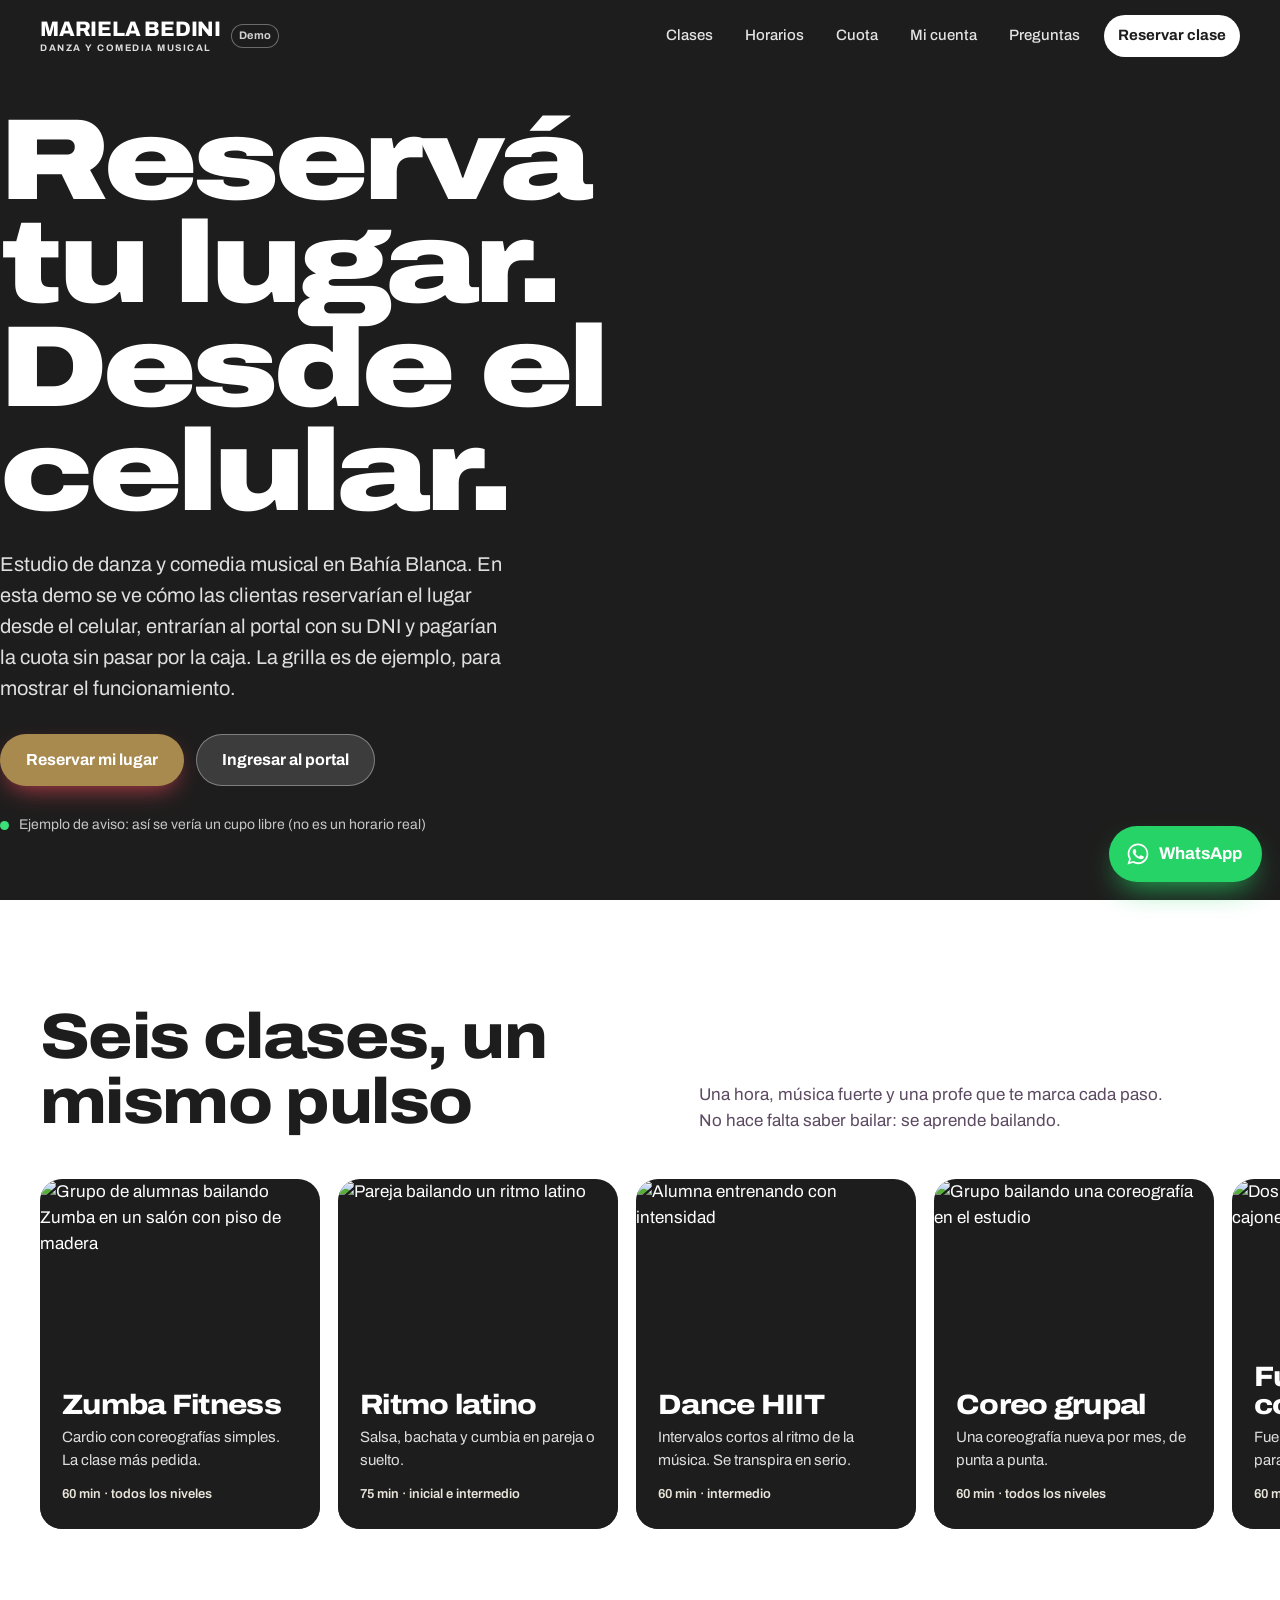
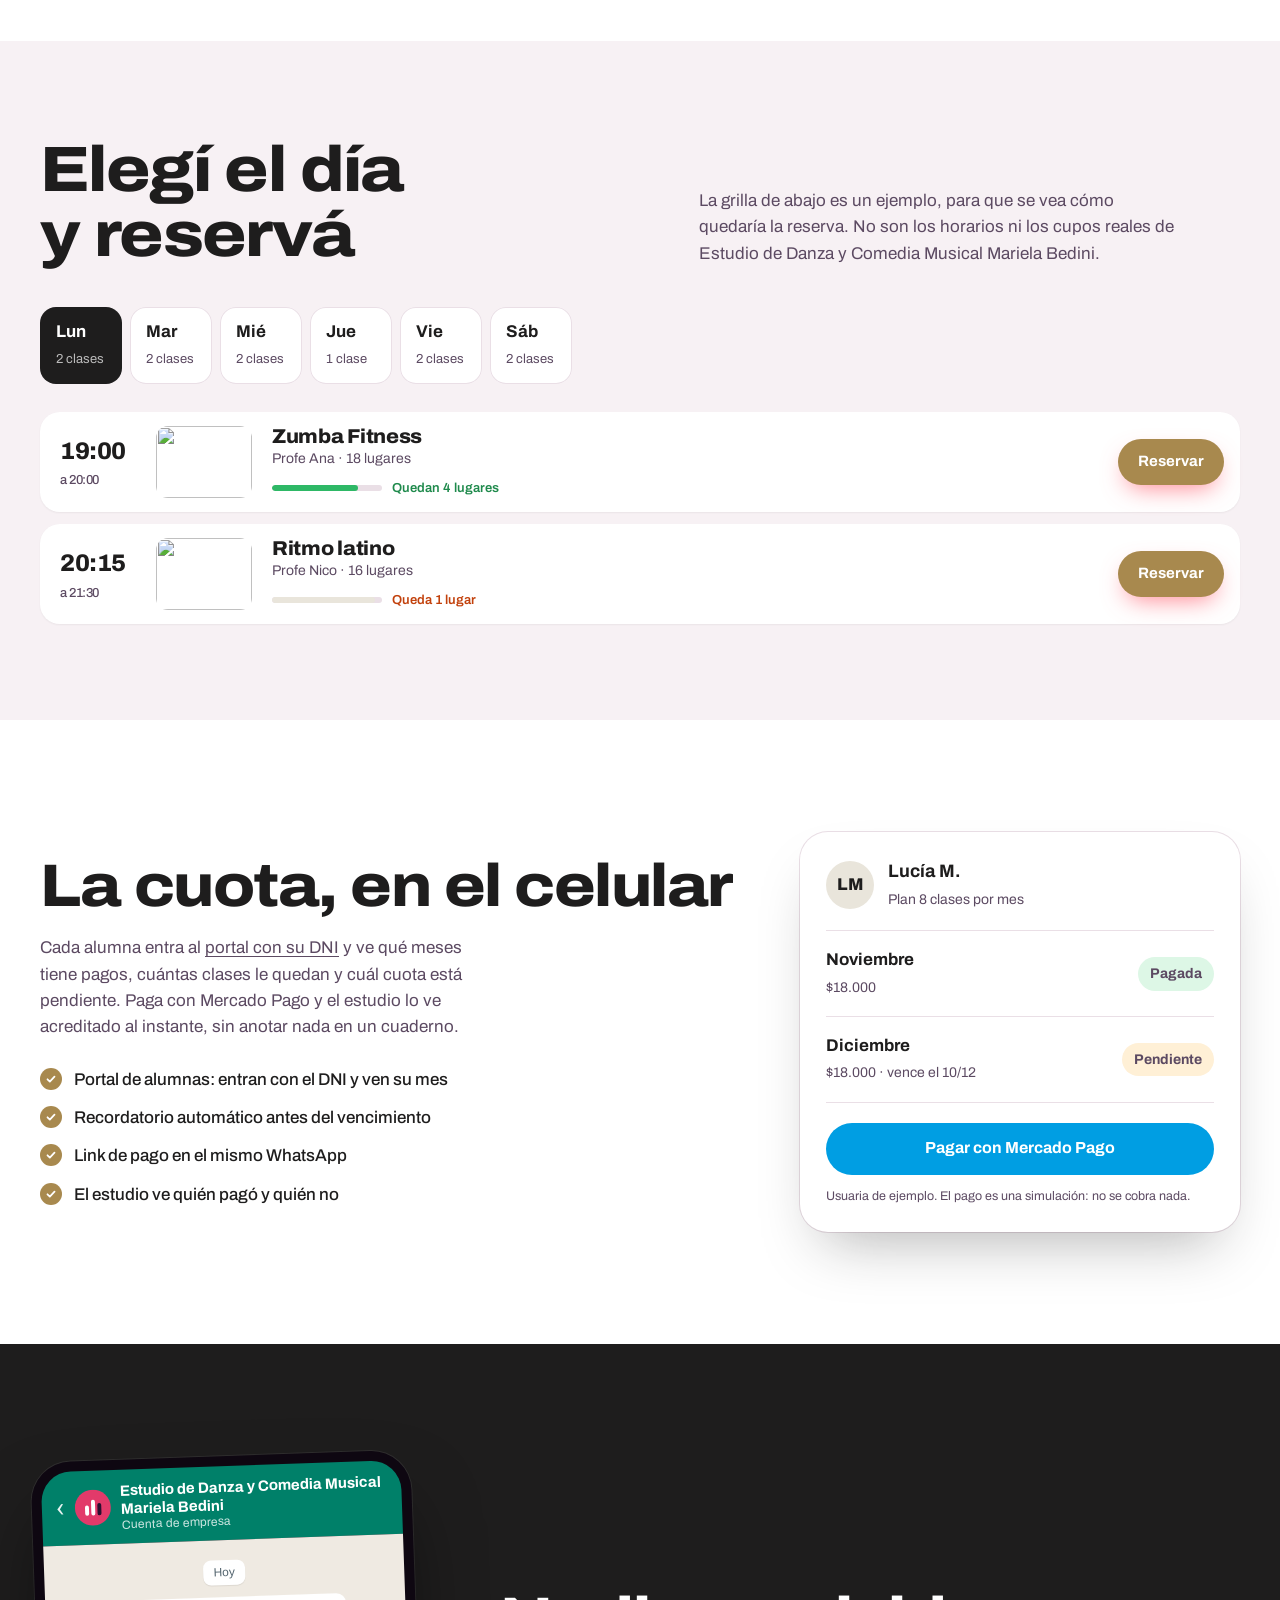
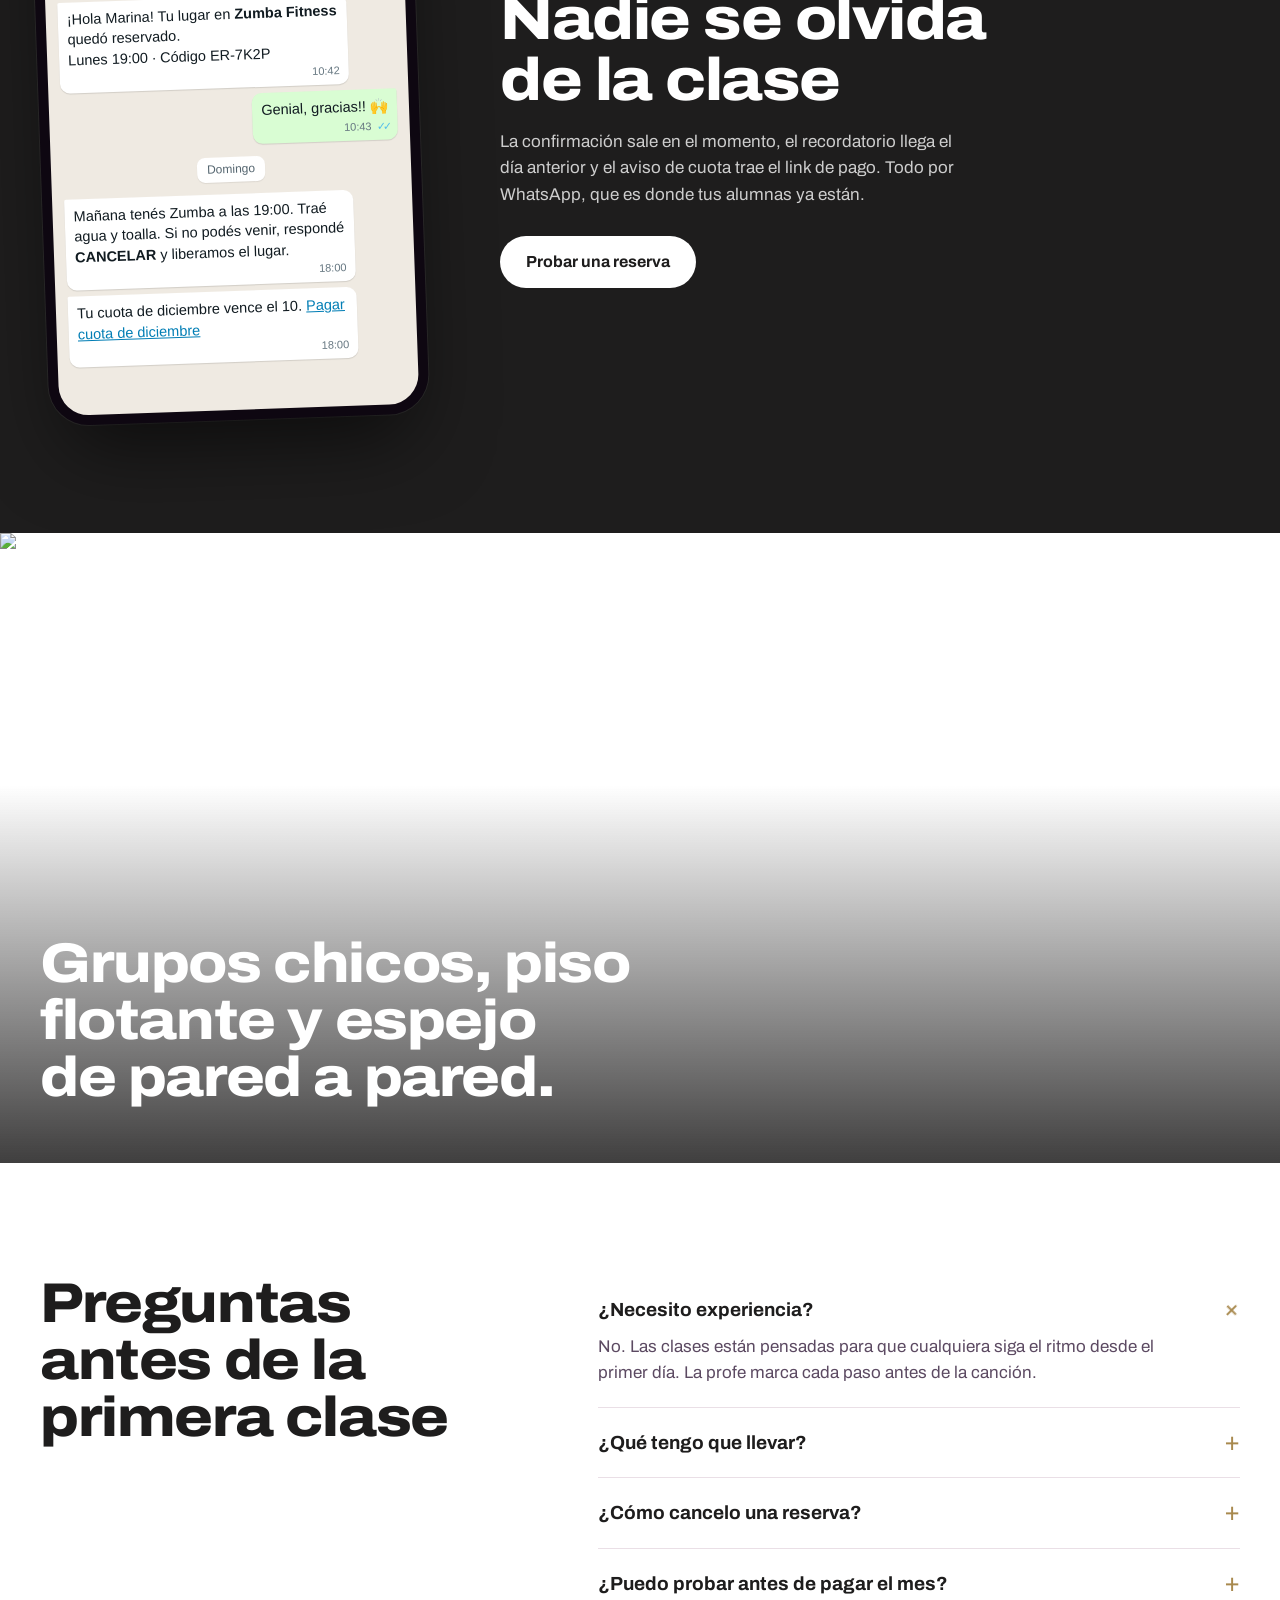
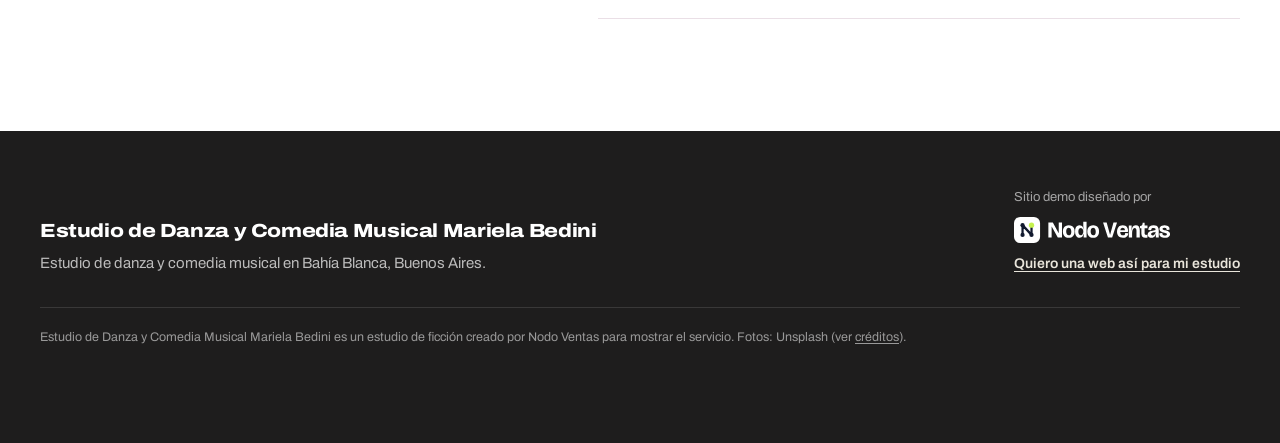
==== index.html @ 80ba4e4c "Demo personalizada de Nodo Ventas: demo-mariela-bedini-bahia-blanca" ====
<!DOCTYPE html>
<html lang="es-AR">
<head>
  <meta charset="utf-8">
  <meta name="viewport" content="width=device-width, initial-scale=1, viewport-fit=cover">
  <title>Estudio de Danza y Comedia Musical Mariela Bedini · Bahía Blanca</title>
  <meta name="description" content="Demo de Nodo Ventas para Estudio de Danza y Comedia Musical Mariela Bedini, estudio de danza y comedia musical en Bahía Blanca: reserva desde el celular, portal y cuota. Horarios y precios de ejemplo.">
  <meta name="robots" content="noindex, nofollow">
  <meta name="theme-color" content="#2A1030">
  <link rel="icon" href="favicon.svg" type="image/svg+xml">
  <link rel="preconnect" href="https://fonts.googleapis.com">
  <link rel="preconnect" href="https://fonts.gstatic.com" crossorigin>
  <link href="https://fonts.googleapis.com/css2?family=Archivo:wdth,wght@62..125,400..900&display=swap" rel="stylesheet">
  <link rel="stylesheet" href="styles.css">
</head>
<body>
  <a class="skip" href="#contenido">Saltar al contenido</a>

  <header class="site-header" id="top">
    <div class="wrap header-inner">
      <a class="brand" href="#inicio" aria-label="Estudio de Danza y Comedia Musical Mariela Bedini, inicio">
        <span class="brand-wordmark" aria-hidden="true"><span class="wm-name">Mariela Bedini</span><span class="wm-sub">Danza y Comedia Musical</span></span>
      </a>
      <a class="demo-tag" href="oferta/" title="Sitio demo hecho por Nodo Ventas">Demo</a>
      <button class="menu-btn" type="button" aria-expanded="false" aria-controls="nav" aria-label="Abrir menú"><span></span><span></span></button>
      <nav class="nav" id="nav">
        <a href="#clases">Clases</a>
        <a href="#horarios">Horarios</a>
        <a href="#cuota">Cuota</a>
        <a href="mi-cuenta/">Mi cuenta</a>
        <a href="#preguntas">Preguntas</a>
        <a class="nav-cta" href="#horarios">Reservar clase</a>
      </nav>
    </div>
  </header>

  <main id="contenido">
    <section class="hero" id="inicio">
      
      <div class="hero-shade" aria-hidden="true"></div>
      <div class="wrap hero-inner">
        <div class="hero-copy">
        <h1 class="hero-title"><span>Reservá tu lugar.</span> <span>Desde el celular.</span></h1>
        <p class="hero-lead">Estudio de danza y comedia musical en Bahía Blanca. En esta demo se ve cómo las clientas reservarían el lugar desde el celular, entrarían al portal con su DNI y pagarían la cuota sin pasar por la caja. La grilla es de ejemplo, para mostrar el funcionamiento.</p>
        <div class="hero-actions">
          <a class="btn btn-coral" href="#horarios">Reservar mi lugar</a>
          <a class="btn btn-glass" href="mi-cuenta/">Ingresar al portal</a>
        </div>
        <p class="hero-meta"><span class="live-dot" aria-hidden="true"></span> Ejemplo de aviso: así se vería un cupo libre (no es un horario real)</p>
        </div>
      </div>
    </section>

    <section class="clases" id="clases" aria-labelledby="clases-title">
      <div class="wrap section-head">
        <h2 id="clases-title">Seis clases, un mismo pulso</h2>
        <p>Una hora, música fuerte y una profe que te marca cada paso. No hace falta saber bailar: se aprende bailando.</p>
      </div>
      <div class="rail" tabindex="0" aria-label="Clases del estudio">
        <article class="class-tile">
          <img src="img/clase-zumba.webp" alt="Grupo de alumnas bailando Zumba en un salón con piso de madera" loading="lazy" width="1200" height="900">
          <div class="tile-copy"><h3>Zumba Fitness</h3><p>Cardio con coreografías simples. La clase más pedida.</p><span class="tile-meta">60 min · todos los niveles</span></div>
        </article>
        <article class="class-tile">
          <img src="img/clase-latino.webp" alt="Pareja bailando un ritmo latino" loading="lazy" width="1200" height="900">
          <div class="tile-copy"><h3>Ritmo latino</h3><p>Salsa, bachata y cumbia en pareja o suelto.</p><span class="tile-meta">75 min · inicial e intermedio</span></div>
        </article>
        <article class="class-tile">
          <img src="img/clase-hiit.webp" alt="Alumna entrenando con intensidad" loading="lazy" width="1200" height="900">
          <div class="tile-copy"><h3>Dance HIIT</h3><p>Intervalos cortos al ritmo de la música. Se transpira en serio.</p><span class="tile-meta">60 min · intermedio</span></div>
        </article>
        <article class="class-tile">
          <img src="img/clase-coreo.webp" alt="Grupo bailando una coreografía en el estudio" loading="lazy" width="1200" height="900">
          <div class="tile-copy"><h3>Coreo grupal</h3><p>Una coreografía nueva por mes, de punta a punta.</p><span class="tile-meta">60 min · todos los niveles</span></div>
        </article>
        <article class="class-tile">
          <img src="img/clase-funcional.webp" alt="Dos personas saltando sobre cajones de madera" loading="lazy" width="1200" height="900">
          <div class="tile-copy"><h3>Funcional con ritmo</h3><p>Fuerza y saltos con música. Ideal para complementar.</p><span class="tile-meta">60 min · todos los niveles</span></div>
        </article>
        <article class="class-tile">
          <img src="img/clase-stretch.webp" alt="Clase de elongación en colchonetas" loading="lazy" width="1200" height="900">
          <div class="tile-copy"><h3>Stretch &amp; mobility</h3><p>Elongación y movilidad para cerrar la semana.</p><span class="tile-meta">45 min · suave</span></div>
        </article>
      </div>
    </section>

    <section class="horarios" id="horarios" aria-labelledby="horarios-title">
      <div class="wrap">
        <div class="section-head">
          <h2 id="horarios-title">Elegí el día y reservá</h2>
          <p>La grilla de abajo es un ejemplo, para que se vea cómo quedaría la reserva. No son los horarios ni los cupos reales de Estudio de Danza y Comedia Musical Mariela Bedini.</p>
        </div>
        <div class="days" role="tablist" aria-label="Día de la semana" id="days"></div>
        <div class="schedule" id="schedule" role="tabpanel" aria-live="polite"></div>
      </div>
    </section>

    <section class="cuota" id="cuota" aria-labelledby="cuota-title">
      <div class="wrap cuota-grid">
        <div class="cuota-copy">
          <h2 id="cuota-title">La cuota, en el celular</h2>
          <p>Cada alumna entra al <a href="mi-cuenta/">portal con su DNI</a> y ve qué meses tiene pagos, cuántas clases le quedan y cuál cuota está pendiente. Paga con Mercado Pago y el estudio lo ve acreditado al instante, sin anotar nada en un cuaderno.</p>
          <ul class="ticks">
            <li>Portal de alumnas: entran con el DNI y ven su mes</li>
            <li>Recordatorio automático antes del vencimiento</li>
            <li>Link de pago en el mismo WhatsApp</li>
            <li>El estudio ve quién pagó y quién no</li>
          </ul>
        </div>
        <div class="account" aria-label="Cuenta de alumna de ejemplo">
          <div class="account-head">
            <div class="avatar" aria-hidden="true">LM</div>
            <div><strong>Lucía M.</strong><span>Plan 8 clases por mes</span></div>
          </div>
          <div class="fee-row"><div><strong>Noviembre</strong><span>$18.000</span></div><span class="badge badge-ok">Pagada</span></div>
          <div class="fee-row" id="fee-dic"><div><strong>Diciembre</strong><span>$18.000 · vence el 10/12</span></div><span class="badge badge-pend" id="badge-dic">Pendiente</span></div>
          <button class="btn btn-mp" type="button" id="btn-mp">Pagar con Mercado Pago</button>
          <p class="fine-print">Usuaria de ejemplo. El pago es una simulación: no se cobra nada.</p>
        </div>
      </div>
    </section>

    <section class="avisos" aria-labelledby="avisos-title">
      <div class="wrap avisos-grid">
        <div class="phone" aria-hidden="true">
          <div class="wa-top"><span class="wa-back">‹</span><span class="wa-ava"><svg viewBox="0 0 64 64"><rect width="64" height="64" rx="32" fill="#E23A6A"/><rect x="18" y="28" width="7" height="18" rx="3.5" fill="#fff"/><rect x="29" y="18" width="7" height="28" rx="3.5" fill="#fff"/><rect x="40" y="24" width="7" height="22" rx="3.5" fill="#2A1030"/></svg></span><span class="wa-name"><b>Estudio de Danza y Comedia Musical Mariela Bedini</b><small>Cuenta de empresa</small></span></div>
          <div class="wa-body">
            <div class="wa-day">Hoy</div>
            <div class="bubble in"><p>¡Hola Marina! Tu lugar en <b>Zumba Fitness</b> quedó reservado.<br>Lunes 19:00 · Código ER-7K2P</p><time>10:42</time></div>
            <div class="bubble out"><p>Genial, gracias!! 🙌</p><time>10:43 <span class="ticks-blue">✓✓</span></time></div>
            <div class="wa-day">Domingo</div>
            <div class="bubble in"><p>Mañana tenés Zumba a las 19:00. Traé agua y toalla. Si no podés venir, respondé <b>CANCELAR</b> y liberamos el lugar.</p><time>18:00</time></div>
            <div class="bubble in"><p>Tu cuota de diciembre vence el 10. <span class="wa-link">Pagar cuota de diciembre</span></p><time>18:00</time></div>
          </div>
        </div>
        <div class="avisos-copy">
          <h2 id="avisos-title">Nadie se olvida de la clase</h2>
          <p>La confirmación sale en el momento, el recordatorio llega el día anterior y el aviso de cuota trae el link de pago. Todo por WhatsApp, que es donde tus alumnas ya están.</p>
          <a class="btn btn-ink" href="#horarios">Probar una reserva</a>
        </div>
      </div>
    </section>

    <section class="sala" aria-label="El estudio">
      <img src="img/grupo-hiphop.webp" alt="Grupo bailando una coreografía frente al espejo" loading="lazy" width="1600" height="1000">
      <div class="wrap sala-copy">
        <h2>Grupos chicos, piso flotante y espejo de pared a pared.</h2>
      </div>
    </section>

    <section class="faq" id="preguntas" aria-labelledby="faq-title">
      <div class="wrap faq-grid">
        <h2 id="faq-title">Preguntas antes de la primera clase</h2>
        <div>
          <details open><summary>¿Necesito experiencia?</summary><p>No. Las clases están pensadas para que cualquiera siga el ritmo desde el primer día. La profe marca cada paso antes de la canción.</p></details>
          <details><summary>¿Qué tengo que llevar?</summary><p>Zapatillas cómodas, ropa para moverte, agua y una toalla chica. Las colchonetas las pone el estudio.</p></details>
          <details><summary>¿Cómo cancelo una reserva?</summary><p>Respondé CANCELAR al WhatsApp de confirmación hasta 2 horas antes. El lugar se libera para otra alumna.</p></details>
          <details><summary>¿Puedo probar antes de pagar el mes?</summary><p>Sí, la primera clase es de prueba. Reservala como cualquier otra y avisanos que es tu primera vez.</p></details>
        </div>
      </div>
    </section>
  </main>

  <footer class="site-footer">
    <div class="wrap footer-grid">
      <div class="footer-brand">
        <span class="brand-name">Estudio de Danza y Comedia Musical Mariela Bedini</span>
        <p>Estudio de danza y comedia musical en Bahía Blanca, Buenos Aires.</p>
      </div>
      <div class="made-by">
        <span>Sitio demo diseñado por</span>
        <a href="oferta/" aria-label="Nodo Ventas, ver la oferta"><img src="img/nodo/nodo-ventas-logo-blanco.svg" alt="Nodo Ventas" width="150" height="25"></a>
        <a class="made-link" href="oferta/">Quiero una web así para mi estudio</a>
      </div>
    </div>
    <p class="wrap legal">Estudio de Danza y Comedia Musical Mariela Bedini es un estudio de ficción creado por Nodo Ventas para mostrar el servicio. Fotos: Unsplash (ver <a href="CREDITS.md">créditos</a>).</p>
  </footer>

  <a class="wa-float" href="https://wa.me/5491100000000?text=Hola%21%20Quiero%20reservar%20una%20clase%20de%20prueba" id="btn-wa" target="_blank" rel="noopener" aria-label="Escribir por WhatsApp">
    <svg viewBox="0 0 32 32" aria-hidden="true"><path fill="currentColor" d="M16 3C9 3 3.3 8.6 3.3 15.6c0 2.4.7 4.7 1.9 6.7L3 29l6.9-2.1c1.9 1 4 1.6 6.1 1.6 7 0 12.7-5.6 12.7-12.6S23 3 16 3zm0 23.2c-1.9 0-3.8-.5-5.4-1.5l-.4-.2-4.1 1.2 1.2-4-.3-.4a10.4 10.4 0 0 1-1.6-5.6C5.4 9.9 10.1 5.3 16 5.3s10.6 4.6 10.6 10.3S21.9 26.2 16 26.2zm5.8-7.7c-.3-.2-1.9-.9-2.2-1-.3-.1-.5-.2-.7.2-.2.3-.8 1-1 1.2-.2.2-.4.2-.7.1-.3-.2-1.3-.5-2.5-1.6-.9-.8-1.6-1.8-1.7-2.1-.2-.3 0-.5.1-.6l.5-.6c.2-.2.2-.3.3-.6.1-.2 0-.4 0-.6l-1-2.4c-.3-.6-.5-.5-.7-.5h-.6c-.2 0-.6.1-.9.4-.3.3-1.2 1.1-1.2 2.7s1.2 3.2 1.4 3.4c.2.2 2.4 3.6 5.8 5 2.9 1.1 3.4.9 4 .8.6-.1 1.9-.8 2.2-1.5.3-.8.3-1.4.2-1.5-.1-.2-.3-.3-.6-.4z"/></svg>
    <span>WhatsApp</span>
  </a>

  <div class="modal" id="modal-reserva" hidden>
    <div class="sheet" role="dialog" aria-modal="true" aria-labelledby="reserva-titulo">
      <button class="sheet-x" type="button" data-close aria-label="Cerrar">×</button>
      <div id="reserva-form">
        <h2 id="reserva-titulo">Reservar lugar</h2>
        <p class="class-resume" id="reserva-resumen"></p>
        <label for="nombre">Tu nombre</label>
        <input id="nombre" name="nombre" autocomplete="name" required placeholder="Marina López">
        <label for="whatsapp">Tu WhatsApp</label>
        <input id="whatsapp" name="whatsapp" inputmode="tel" autocomplete="tel" required placeholder="362 455-0000">
        <button class="btn btn-coral btn-block" type="button" id="btn-confirmar">Confirmar reserva</button>
        <p class="fine-print">Demo: los datos quedan solo en este celular y no se envía ningún mensaje.</p>
      </div>
      <div id="reserva-ok" hidden>
        <div class="ok-head">
          <span class="ok-check" aria-hidden="true"><svg viewBox="0 0 24 24"><path d="M5 12.5l4.2 4.2L19 7" fill="none" stroke="currentColor" stroke-width="2.6" stroke-linecap="round" stroke-linejoin="round"/></svg></span>
          <div><h2>Lugar reservado</h2><p class="class-resume" id="ok-resumen"></p></div>
        </div>
        <p class="wa-label">Este WhatsApp le llega a la alumna:</p>
        <div class="wa-mini">
          <div class="wa-top"><span class="wa-ava"><svg viewBox="0 0 64 64"><rect width="64" height="64" rx="32" fill="#E23A6A"/><rect x="18" y="28" width="7" height="18" rx="3.5" fill="#fff"/><rect x="29" y="18" width="7" height="28" rx="3.5" fill="#fff"/><rect x="40" y="24" width="7" height="22" rx="3.5" fill="#2A1030"/></svg></span><span class="wa-name"><b>Estudio de Danza y Comedia Musical Mariela Bedini</b><small>en línea</small></span></div>
          <div class="wa-body"><div class="bubble in" id="ok-wa"></div></div>
        </div>
        <button class="btn btn-ink btn-block" type="button" data-close>Listo</button>
      </div>
    </div>
  </div>

  <div class="modal" id="modal-pago" hidden>
    <div class="sheet" role="dialog" aria-modal="true" aria-labelledby="pago-titulo">
      <button class="sheet-x" type="button" data-close aria-label="Cerrar">×</button>
      <div id="pago-form">
        <h2 id="pago-titulo">Cuota de diciembre</h2>
        <p class="pay-amount">$18.000</p>
        <p class="class-resume">Plan 8 clases · Estudio de Danza y Comedia Musical Mariela Bedini</p>
        <fieldset class="pay-methods">
          <legend>Medio de pago</legend>
          <label><input type="radio" name="pm" checked> Dinero en cuenta de Mercado Pago</label>
          <label><input type="radio" name="pm"> Tarjeta de débito o crédito</label>
        </fieldset>
        <button class="btn btn-mp btn-block" type="button" id="btn-pagar">Pagar $18.000</button>
        <p class="fine-print">Simulación de demo: no se abre un checkout real ni se cobra nada.</p>
      </div>
      <div id="pago-ok" hidden>
        <div class="ok-head">
          <span class="ok-check" aria-hidden="true"><svg viewBox="0 0 24 24"><path d="M5 12.5l4.2 4.2L19 7" fill="none" stroke="currentColor" stroke-width="2.6" stroke-linecap="round" stroke-linejoin="round"/></svg></span>
          <div><h2>Pago aprobado</h2><p class="class-resume">Diciembre quedó acreditado en tu cuenta.</p></div>
        </div>
        <button class="btn btn-ink btn-block" type="button" data-close>Volver</button>
      </div>
    </div>
  </div>

  <script src="app.js"></script>
</body>
</html>
---- styles.css ----
:root {
  --plum: #1E1D1D;
  --plum-2: #2E2C2B;
  --coral: #A8894E;
  --coral-ink: #8A6F3C;
  --amber: #E9E5DB;
  --paper: #FFFFFF;
  --mist: #F7F1F4;
  --ink: #1E1D1D;
  --ink-soft: #5C4A62;
  --line: #EADFE6;
  --mp: #009EE3;
  --wa: #25D366;
  --font: "Archivo", "Helvetica Neue", Arial, sans-serif;
  --max: 1200px;
  --ease: cubic-bezier(.16, 1, .3, 1);
}
*, *::before, *::after { box-sizing: border-box; }
html { scroll-behavior: smooth; -webkit-text-size-adjust: 100%; }
@media (prefers-reduced-motion: reduce) { html { scroll-behavior: auto; } *, *::before, *::after { animation: none !important; transition: none !important; } }
body { margin: 0; background: var(--paper); color: var(--ink); font-family: var(--font); font-size: 17px; line-height: 1.55; -webkit-font-smoothing: antialiased; font-variation-settings: "wdth" 100; }
::selection { background: var(--coral); color: #fff; }
img { max-width: 100%; display: block; }
a { color: inherit; text-underline-offset: .18em; }
button, input { font: inherit; color: inherit; }
button { cursor: pointer; }
:focus-visible { outline: 3px solid var(--amber); outline-offset: 3px; border-radius: 6px; }
h1, h2, h3 { margin: 0; line-height: 1.02; letter-spacing: -0.025em; font-weight: 800; font-stretch: 112%; font-variation-settings: "wdth" 112; text-wrap: balance; }
p { margin: 0; }
.wrap { width: min(var(--max), calc(100% - 40px)); margin-inline: auto; }
.skip { position: absolute; left: 12px; top: -48px; z-index: 100; background: var(--amber); color: var(--ink); padding: 8px 12px; border-radius: 8px; }
.skip:focus { top: 12px; }

/* header */
.site-header { position: fixed; inset: 0 0 auto; z-index: 40; color: #fff; transition: background .4s var(--ease), box-shadow .4s var(--ease); }
.site-header.solid { background: rgba(30,29,29, .92); backdrop-filter: saturate(1.4) blur(14px); box-shadow: 0 1px 0 rgba(255,255,255,.08); }
.header-inner { display: flex; align-items: center; justify-content: space-between; min-height: 72px; gap: 16px; }
.brand { display: inline-flex; align-items: center; gap: 10px; text-decoration: none; }
.brand-mark { width: 34px; height: 34px; }
.brand-name { font-weight: 800; font-size: 19px; letter-spacing: -0.02em; font-variation-settings: "wdth" 118; }
.nav { display: flex; align-items: center; gap: 4px; }
.nav a { text-decoration: none; font-size: 15px; font-weight: 500; padding: 9px 14px; border-radius: 999px; opacity: .88; transition: background .2s, opacity .2s; }
.nav a:hover { opacity: 1; background: rgba(255,255,255,.1); }
.nav .nav-cta { background: #fff; color: var(--plum); font-weight: 700; opacity: 1; margin-left: 6px; }
.nav .nav-cta:hover { background: var(--amber); }
.menu-btn { display: none; width: 44px; height: 44px; border: 0; border-radius: 12px; background: rgba(255,255,255,.12); position: relative; }
.menu-btn span { position: absolute; left: 13px; right: 13px; height: 2px; background: #fff; border-radius: 2px; transition: transform .3s var(--ease); }
.menu-btn span:first-child { top: 17px; } .menu-btn span:last-child { top: 25px; }
.menu-btn[aria-expanded="true"] span:first-child { transform: translateY(4px) rotate(45deg); }
.menu-btn[aria-expanded="true"] span:last-child { transform: translateY(-4px) rotate(-45deg); }
@media (max-width: 860px) {
  .menu-btn { display: block; }
  .nav { position: absolute; top: 72px; left: 12px; right: 12px; flex-direction: column; align-items: stretch; padding: 10px; border-radius: 18px; background: var(--plum); box-shadow: 0 24px 48px rgba(0,0,0,.35); opacity: 0; transform: translateY(-8px); pointer-events: none; transition: opacity .25s var(--ease), transform .25s var(--ease); }
  .nav.open { opacity: 1; transform: none; pointer-events: auto; }
  .nav a { padding: 14px 16px; font-size: 17px; }
  .nav .nav-cta { margin: 6px 0 0; text-align: center; }
}

/* buttons */
.btn { display: inline-flex; align-items: center; justify-content: center; gap: 8px; min-height: 52px; padding: 0 26px; border-radius: 999px; border: 0; font-weight: 700; font-size: 16px; text-decoration: none; transition: transform .2s var(--ease), background .2s, box-shadow .2s; }
.btn:active { transform: scale(.97); }
.btn-coral { background: var(--coral); color: #fff; box-shadow: 0 10px 24px -8px rgba(255,77,94,.7); }
.btn-coral:hover { background: var(--coral-ink); }
.btn-glass { background: rgba(255,255,255,.14); color: #fff; backdrop-filter: blur(8px); box-shadow: inset 0 0 0 1px rgba(255,255,255,.35); }
.btn-glass:hover { background: rgba(255,255,255,.24); }
.btn-ink { background: var(--plum); color: #fff; }
.btn-ink:hover { background: var(--plum-2); }
.btn-mp { background: var(--mp); color: #fff; }
.btn-mp:hover { background: #0088c4; }
.btn-ghost { background: transparent; box-shadow: inset 0 0 0 1.5px var(--line); color: var(--ink); }
.btn-block { width: 100%; }
.btn[disabled] { opacity: .45; cursor: not-allowed; box-shadow: none; }

/* hero */
.hero { position: relative; min-height: 100svh; display: flex; align-items: flex-end; color: #fff; overflow: hidden; background: var(--plum); }
.hero-img { position: absolute; inset: 0; width: 100%; height: 100%; object-fit: cover; object-position: 62% 30%; transform: scale(1.06); animation: settle 1.8s var(--ease) forwards; }
.hero-shade { position: absolute; inset: 0; background: linear-gradient(180deg, rgba(30,29,29,.55) 0%, rgba(30,29,29,0) 28%, rgba(30,29,29,.2) 50%, rgba(30,29,29,.94) 100%), linear-gradient(90deg, rgba(30,29,29,.7) 0%, rgba(30,29,29,0) 65%); }
.hero-inner { position: relative; padding: 96px 0 64px; display: grid; grid-template-columns: 1.15fr minmax(260px, 360px); gap: 40px; align-items: end; width: 100%; }
.hero-video { width: min(100%, 360px); aspect-ratio: 9 / 16; justify-self: end; border-radius: 22px; overflow: hidden; background: #000; box-shadow: 0 28px 60px -18px rgba(0,0,0,.7), 0 0 0 1px rgba(255,255,255,.14); }
.hero-video video { width: 100%; height: 100%; display: block; object-fit: contain; background: #000; }
.hero-copy { min-width: 0; }
.hero-title { font-size: clamp(50px, 9vw, 124px); line-height: .9; letter-spacing: -0.035em; font-weight: 900; font-variation-settings: "wdth" 125; max-width: 11ch; }
.hero-title span { display: inline-block; opacity: 0; transform: translateY(.35em); animation: rise .9s var(--ease) forwards; }
.hero-title span:nth-child(2) { animation-delay: .12s; }
.hero-title span:nth-child(3) { animation-delay: .24s; color: var(--amber); }
.hero-lead { max-width: 46ch; margin-top: 26px; font-size: clamp(17px, 1.6vw, 20px); color: rgba(255,255,255,.86); }
.hero-actions { display: flex; flex-wrap: wrap; gap: 12px; margin-top: 30px; }
.hero-meta { display: flex; align-items: center; gap: 10px; margin-top: 28px; font-size: 14px; color: rgba(255,255,255,.75); }
.live-dot { width: 9px; height: 9px; border-radius: 50%; background: #3BE07A; box-shadow: 0 0 0 0 rgba(59,224,122,.6); animation: pulse 2s infinite; }
@keyframes settle { to { transform: scale(1); } }
@keyframes rise { to { opacity: 1; transform: none; } }
@keyframes pulse { 70% { box-shadow: 0 0 0 10px rgba(59,224,122,0); } 100% { box-shadow: 0 0 0 0 rgba(59,224,122,0); } }

/* sections */
section { scroll-margin-top: 72px; }
.section-head { display: grid; grid-template-columns: 1.1fr 1fr; gap: 24px 64px; align-items: end; margin-bottom: 40px; }
.section-head h2 { font-size: clamp(36px, 5vw, 64px); }
.section-head p { color: var(--ink-soft); max-width: 48ch; }
@media (max-width: 860px) { .section-head { grid-template-columns: 1fr; margin-bottom: 28px; } }

.clases { padding: 104px 0 88px; }
.rail { display: grid; grid-auto-flow: column; grid-auto-columns: minmax(280px, 31%); gap: 18px; overflow-x: auto; scroll-snap-type: x mandatory; padding: 4px max(20px, calc((100% - var(--max)) / 2)) 24px; scroll-padding-inline: max(20px, calc((100% - var(--max)) / 2)); scrollbar-width: thin; scrollbar-color: var(--coral) var(--mist); }
.rail::-webkit-scrollbar { height: 6px; } .rail::-webkit-scrollbar-thumb { background: var(--coral); border-radius: 6px; } .rail::-webkit-scrollbar-track { background: var(--mist); }
@media (max-width: 860px) { .rail { grid-auto-columns: 78%; } }
.class-tile { position: relative; scroll-snap-align: start; border-radius: 22px; overflow: hidden; aspect-ratio: 4 / 5; background: var(--plum); color: #fff; isolation: isolate; }
.class-tile img { position: absolute; inset: 0; width: 100%; height: 100%; object-fit: cover; transition: transform .8s var(--ease); z-index: -1; }
.class-tile::after { content: ""; position: absolute; inset: 0; z-index: -1; background: linear-gradient(180deg, rgba(30,29,29,0) 40%, rgba(30,29,29,.92) 100%); }
.class-tile:hover img { transform: scale(1.05); }
.tile-copy { position: absolute; inset: auto 0 0; padding: 22px; }
.tile-copy h3 { font-size: 28px; }
.tile-copy p { margin-top: 6px; color: rgba(255,255,255,.85); font-size: 15px; }
.tile-meta { display: inline-block; margin-top: 12px; font-size: 13px; font-weight: 600; color: var(--amber); }

/* horarios */
.horarios { padding: 96px 0; background: var(--mist); }
.days { display: flex; gap: 8px; overflow-x: auto; padding-bottom: 6px; margin-bottom: 22px; scrollbar-width: none; }
.days::-webkit-scrollbar { display: none; }
.day { flex: 0 0 auto; min-width: 82px; padding: 12px 16px; border-radius: 16px; border: 0; background: #fff; color: var(--ink); text-align: left; box-shadow: inset 0 0 0 1px var(--line); transition: background .2s, color .2s; }
.day b { display: block; font-size: 17px; }
.day small { color: var(--ink-soft); font-size: 13px; }
.day[aria-selected="true"] { background: var(--plum); color: #fff; box-shadow: none; }
.day[aria-selected="true"] small { color: rgba(255,255,255,.7); }
.schedule { display: grid; gap: 12px; }
.slot { display: grid; grid-template-columns: 76px 96px 1fr auto; align-items: center; gap: 20px; padding: 14px 16px 14px 20px; border-radius: 20px; background: #fff; box-shadow: 0 1px 2px rgba(30,29,29,.06); animation: rise .5s var(--ease) both; opacity: 0; transform: translateY(8px); }
.slot:nth-child(2) { animation-delay: .05s; } .slot:nth-child(3) { animation-delay: .1s; }
.slot-time { font-size: 24px; font-weight: 800; font-variant-numeric: tabular-nums; letter-spacing: -0.02em; }
.slot-time small { display: block; font-size: 13px; font-weight: 500; color: var(--ink-soft); }
.slot img { width: 96px; height: 72px; object-fit: cover; border-radius: 12px; }
.slot h3 { font-size: 20px; letter-spacing: -0.015em; font-variation-settings: "wdth" 105; }
.slot-sub { color: var(--ink-soft); font-size: 14px; margin-top: 2px; }
.spots { display: flex; align-items: center; gap: 10px; margin-top: 8px; font-size: 13px; font-weight: 600; }
.bar { width: 110px; height: 6px; border-radius: 6px; background: var(--line); overflow: hidden; }
.bar i { display: block; height: 100%; background: var(--coral); border-radius: 6px; }
.spots.ok { color: #1F8A4C; } .spots.ok .bar i { background: #2EB866; }
.spots.warn { color: #C2410C; } .spots.warn .bar i { background: var(--amber); }
.spots.full { color: var(--ink-soft); }
.slot .btn { min-height: 46px; padding: 0 20px; font-size: 15px; }
@media (max-width: 720px) {
  .slot { grid-template-columns: 64px 1fr; grid-template-areas: "time info" "btn btn"; gap: 12px 14px; padding: 16px; }
  .slot img { display: none; }
  .slot-time { grid-area: time; font-size: 21px; }
  .slot-info { grid-area: info; }
  .slot .btn { grid-area: btn; width: 100%; }
}

/* cuota */
.cuota { padding: 112px 0; }
.cuota-grid { display: grid; grid-template-columns: 1fr minmax(320px, 440px); gap: 64px; align-items: center; }
.cuota-copy h2, .avisos-copy h2 { font-size: clamp(36px, 5vw, 60px); }
.cuota-copy > p, .avisos-copy > p { margin-top: 18px; color: var(--ink-soft); max-width: 46ch; }
.ticks { list-style: none; padding: 0; margin: 26px 0 0; display: grid; gap: 12px; }
.ticks li { display: flex; gap: 12px; align-items: flex-start; font-weight: 500; }
.ticks li::before { content: ""; flex: 0 0 22px; height: 22px; border-radius: 50%; background: var(--coral) url("data:image/svg+xml,%3Csvg xmlns='http://www.w3.org/2000/svg' viewBox='0 0 24 24'%3E%3Cpath d='M6 12.5l4 4L18 8' fill='none' stroke='white' stroke-width='3' stroke-linecap='round' stroke-linejoin='round'/%3E%3C/svg%3E") center/14px no-repeat; margin-top: 1px; }
.account { background: #fff; border-radius: 28px; padding: 26px; box-shadow: 0 30px 60px -24px rgba(30,29,29,.35), 0 0 0 1px var(--line); }
.account-head { display: flex; gap: 14px; align-items: center; padding-bottom: 18px; border-bottom: 1px solid var(--line); }
.account-head strong { display: block; font-size: 18px; } .account-head span { color: var(--ink-soft); font-size: 14px; }
.avatar { width: 48px; height: 48px; border-radius: 50%; display: grid; place-items: center; background: var(--amber); color: var(--plum); font-weight: 800; }
.fee-row { display: flex; justify-content: space-between; align-items: center; padding: 16px 0; border-bottom: 1px solid var(--line); }
.fee-row strong { display: block; } .fee-row span { color: var(--ink-soft); font-size: 14px; }
.badge { font-size: 13px; font-weight: 700; padding: 6px 12px; border-radius: 999px; }
.badge-ok { background: #DDF7E6; color: #136C38; }
.badge-pend { background: #FFF0D6; color: #9A4A00; }
.account .btn-mp { width: 100%; margin-top: 20px; }
.fine-print { font-size: 12.5px; color: var(--ink-soft); margin-top: 12px; }
@media (max-width: 860px) { .cuota-grid { grid-template-columns: 1fr; gap: 40px; } .cuota { padding: 80px 0; } }

/* avisos */
.avisos { padding: 112px 0; background: var(--plum); color: #fff; overflow: hidden; }
.avisos-grid { display: grid; grid-template-columns: minmax(300px, 380px) 1fr; gap: 80px; align-items: center; }
.avisos-copy > p { color: rgba(255,255,255,.78); }
.avisos-copy .btn { margin-top: 28px; background: #fff; color: var(--plum); }
.phone { border-radius: 40px; padding: 10px; background: #0E0711; box-shadow: 0 40px 80px -20px rgba(0,0,0,.6), 0 0 0 1px rgba(255,255,255,.08); transform: rotate(-2deg); }
.phone .wa-top { border-radius: 30px 30px 0 0; }
.phone .wa-body { border-radius: 0 0 30px 30px; min-height: 470px; }
@media (max-width: 860px) { .avisos-grid { grid-template-columns: 1fr; gap: 48px; } .phone { transform: none; max-width: 380px; } .avisos { padding: 80px 0; } }

/* whatsapp look */
.wa-top { display: flex; align-items: center; gap: 10px; padding: 12px 14px; background: #008069; color: #fff; }
.wa-back { font-size: 26px; line-height: 1; opacity: .9; }
.wa-ava { width: 36px; height: 36px; flex: 0 0 36px; } .wa-ava svg { width: 100%; height: 100%; }
.wa-name { display: flex; flex-direction: column; line-height: 1.2; } .wa-name b { font-size: 15px; } .wa-name small { font-size: 12px; opacity: .8; }
.wa-body { background: #EFEAE2; padding: 14px 12px 18px; display: flex; flex-direction: column; gap: 6px; color: #111B21; font-family: -apple-system, "Segoe UI", Roboto, Helvetica, Arial, sans-serif; font-size: 14.5px; line-height: 1.4; }
.wa-day { align-self: center; background: #fff; color: #54656F; font-size: 12px; padding: 4px 10px; border-radius: 8px; margin: 6px 0; box-shadow: 0 1px 1px rgba(0,0,0,.08); }
.bubble { max-width: 86%; padding: 7px 9px 6px; border-radius: 10px; box-shadow: 0 1px 1px rgba(0,0,0,.12); position: relative; }
.bubble.in { align-self: flex-start; background: #fff; border-top-left-radius: 2px; }
.bubble.out { align-self: flex-end; background: #D9FDD3; border-top-right-radius: 2px; }
.bubble time { display: block; text-align: right; font-size: 11px; color: #667781; margin-top: 2px; }
.ticks-blue { color: #53BDEB; letter-spacing: -3px; margin-left: 2px; }
.wa-link { color: #027EB5; text-decoration: underline; }

/* sala */
.sala { position: relative; min-height: 70vh; display: flex; align-items: flex-end; color: #fff; }
.sala img { position: absolute; inset: 0; width: 100%; height: 100%; object-fit: cover; }
.sala::before { content: ""; position: absolute; inset: 0; z-index: 1; background: linear-gradient(0deg, rgba(30,29,29,.85), rgba(30,29,29,0) 60%); }
.sala-copy { position: relative; z-index: 2; padding-bottom: 56px; }
.sala-copy h2 { font-size: clamp(30px, 4.4vw, 56px); max-width: 18ch; }

/* faq */
.faq { padding: 112px 0; }
.faq-grid { display: grid; grid-template-columns: 1fr 1.3fr; gap: 64px; }
.faq h2 { font-size: clamp(34px, 4.5vw, 56px); }
details { border-bottom: 1px solid var(--line); padding: 20px 0; }
summary { cursor: pointer; font-weight: 700; font-size: 19px; list-style: none; display: flex; justify-content: space-between; gap: 16px; }
summary::-webkit-details-marker { display: none; }
summary::after { content: "+"; font-weight: 400; font-size: 26px; line-height: 1; color: var(--coral); transition: transform .3s var(--ease); }
details[open] summary::after { transform: rotate(45deg); }
details p { margin-top: 10px; color: var(--ink-soft); max-width: 60ch; }
@media (max-width: 860px) { .faq-grid { grid-template-columns: 1fr; gap: 24px; } .faq { padding: 80px 0; } }

/* footer */
.site-footer { background: var(--plum); color: #fff; padding: 56px 0 96px; }
.footer-grid { display: flex; flex-wrap: wrap; justify-content: space-between; gap: 32px; align-items: flex-end; padding-bottom: 32px; border-bottom: 1px solid rgba(255,255,255,.12); }
.footer-brand p { color: rgba(255,255,255,.7); margin-top: 6px; font-size: 15px; }
.made-by { display: grid; gap: 10px; justify-items: start; }
.made-by > span { font-size: 13px; color: rgba(255,255,255,.6); }
.made-by img { height: 26px; width: auto; }
.made-link { font-size: 14px; font-weight: 600; color: var(--amber); }
.legal { font-size: 12.5px; color: rgba(255,255,255,.55); margin-top: 20px; }

/* floating */
.wa-float { position: fixed; right: 18px; bottom: 18px; z-index: 50; display: inline-flex; align-items: center; gap: 8px; height: 56px; padding: 0 20px 0 16px; border-radius: 999px; background: var(--wa); color: #fff; font-weight: 700; text-decoration: none; box-shadow: 0 14px 30px -10px rgba(37,211,102,.8); transition: transform .2s var(--ease); }
.wa-float:hover { transform: translateY(-2px); }
.wa-float svg { width: 26px; height: 26px; }
.demo-chip { position: fixed; left: 14px; bottom: 18px; z-index: 50; font-size: 12px; font-weight: 600; text-decoration: none; padding: 7px 12px; border-radius: 999px; background: rgba(30,29,29,.78); color: rgba(255,255,255,.9); backdrop-filter: blur(8px); box-shadow: inset 0 0 0 1px rgba(255,255,255,.18); }
@media (max-width: 520px) { .wa-float span { display: none; } .wa-float { padding: 0; width: 56px; justify-content: center; } }

/* modal */
.modal { position: fixed; inset: 0; z-index: 80; display: grid; place-items: end center; background: rgba(20,8,24,.55); backdrop-filter: blur(4px); padding: 0; }
@media (min-width: 640px) { .modal { place-items: center; padding: 24px; } }
.modal[hidden] { display: none; }
.sheet { position: relative; width: min(460px, 100%); max-height: 92svh; overflow: auto; background: #fff; color: var(--ink); border-radius: 26px 26px 0 0; padding: 30px 24px 26px; animation: sheet .45s var(--ease); }
@media (min-width: 640px) { .sheet { border-radius: 26px; } }
@keyframes sheet { from { transform: translateY(40px); opacity: 0; } }
.sheet h2 { font-size: 28px; }
.sheet-x { position: absolute; right: 14px; top: 14px; width: 38px; height: 38px; border-radius: 50%; border: 0; background: var(--mist); font-size: 22px; line-height: 1; }
.class-resume { color: var(--ink-soft); margin-top: 6px; }
.sheet label { display: block; font-weight: 600; font-size: 14px; margin: 18px 0 6px; }
.sheet input:not([type="radio"]) { width: 100%; height: 52px; border-radius: 14px; border: 1.5px solid var(--line); padding: 0 16px; font-size: 16px; background: #fff; }
.sheet input:focus { outline: none; border-color: var(--coral); box-shadow: 0 0 0 4px rgba(255,77,94,.15); }
.sheet .btn-block { margin-top: 22px; }
.ok-head { display: flex; gap: 14px; align-items: center; }
.ok-check { width: 52px; height: 52px; flex: 0 0 52px; border-radius: 50%; background: #2EB866; color: #fff; display: grid; place-items: center; animation: pop .5s var(--ease); }
.ok-check svg { width: 28px; height: 28px; }
@keyframes pop { from { transform: scale(.4); opacity: 0; } }
.wa-label { margin: 22px 0 8px; font-size: 13px; font-weight: 600; color: var(--ink-soft); }
.wa-mini { border-radius: 18px; overflow: hidden; box-shadow: 0 0 0 1px var(--line); }
.wa-mini .wa-body { min-height: 0; }
.wa-mini .bubble { animation: rise .5s .25s var(--ease) both; opacity: 0; transform: translateY(8px); }
.pay-amount { font-size: 44px; font-weight: 800; letter-spacing: -0.03em; margin-top: 10px; font-variant-numeric: tabular-nums; }
.pay-methods { border: 0; padding: 0; margin: 18px 0 0; display: grid; gap: 8px; }
.pay-methods legend { font-weight: 600; font-size: 14px; margin-bottom: 8px; }
.pay-methods label { margin: 0; display: flex; gap: 10px; align-items: center; padding: 14px; border-radius: 14px; box-shadow: inset 0 0 0 1.5px var(--line); font-weight: 500; }
.pay-methods label:has(input:checked) { box-shadow: inset 0 0 0 2px var(--mp); }
.pay-methods input { accent-color: var(--mp); }
.btn.loading { pointer-events: none; opacity: .8; }
.btn.loading::after { content: ""; width: 16px; height: 16px; border-radius: 50%; border: 2px solid rgba(255,255,255,.5); border-top-color: #fff; animation: spin .7s linear infinite; }
@keyframes spin { to { transform: rotate(360deg); } }

.demo-tag { margin-right: auto; margin-left: -6px; font-size: 11px; font-weight: 700; letter-spacing: .02em; text-decoration: none; padding: 3px 8px; border-radius: 999px; color: rgba(255,255,255,.8); box-shadow: inset 0 0 0 1px rgba(255,255,255,.35); }
.demo-tag:hover { color: #fff; box-shadow: inset 0 0 0 1px #fff; }
@media (max-width: 900px) {
  .hero { min-height: 0; align-items: stretch; overflow: hidden; }
  .hero-inner { grid-template-columns: 1fr; justify-items: center; padding: 88px 0 48px; gap: 28px; }
  .hero-video { width: min(100%, calc(68svh * 9 / 16), 380px); justify-self: center; }
  .hero-copy { width: 100%; }
}
@media (max-width: 600px) { .hero-img { object-position: 58% 18%; } }

/* wordmark tipográfico (branding real, sin isotipo inventado) */
.brand-wordmark { display: flex; flex-direction: column; justify-content: center; line-height: 1; text-decoration: none; }
.brand-wordmark .wm-name { font-weight: 800; font-size: 21px; letter-spacing: -0.01em; text-transform: uppercase; }
.brand-wordmark .wm-sub { font-size: 9.5px; font-weight: 700; letter-spacing: 0.16em; text-transform: uppercase; opacity: .85; margin-top: 4px; }
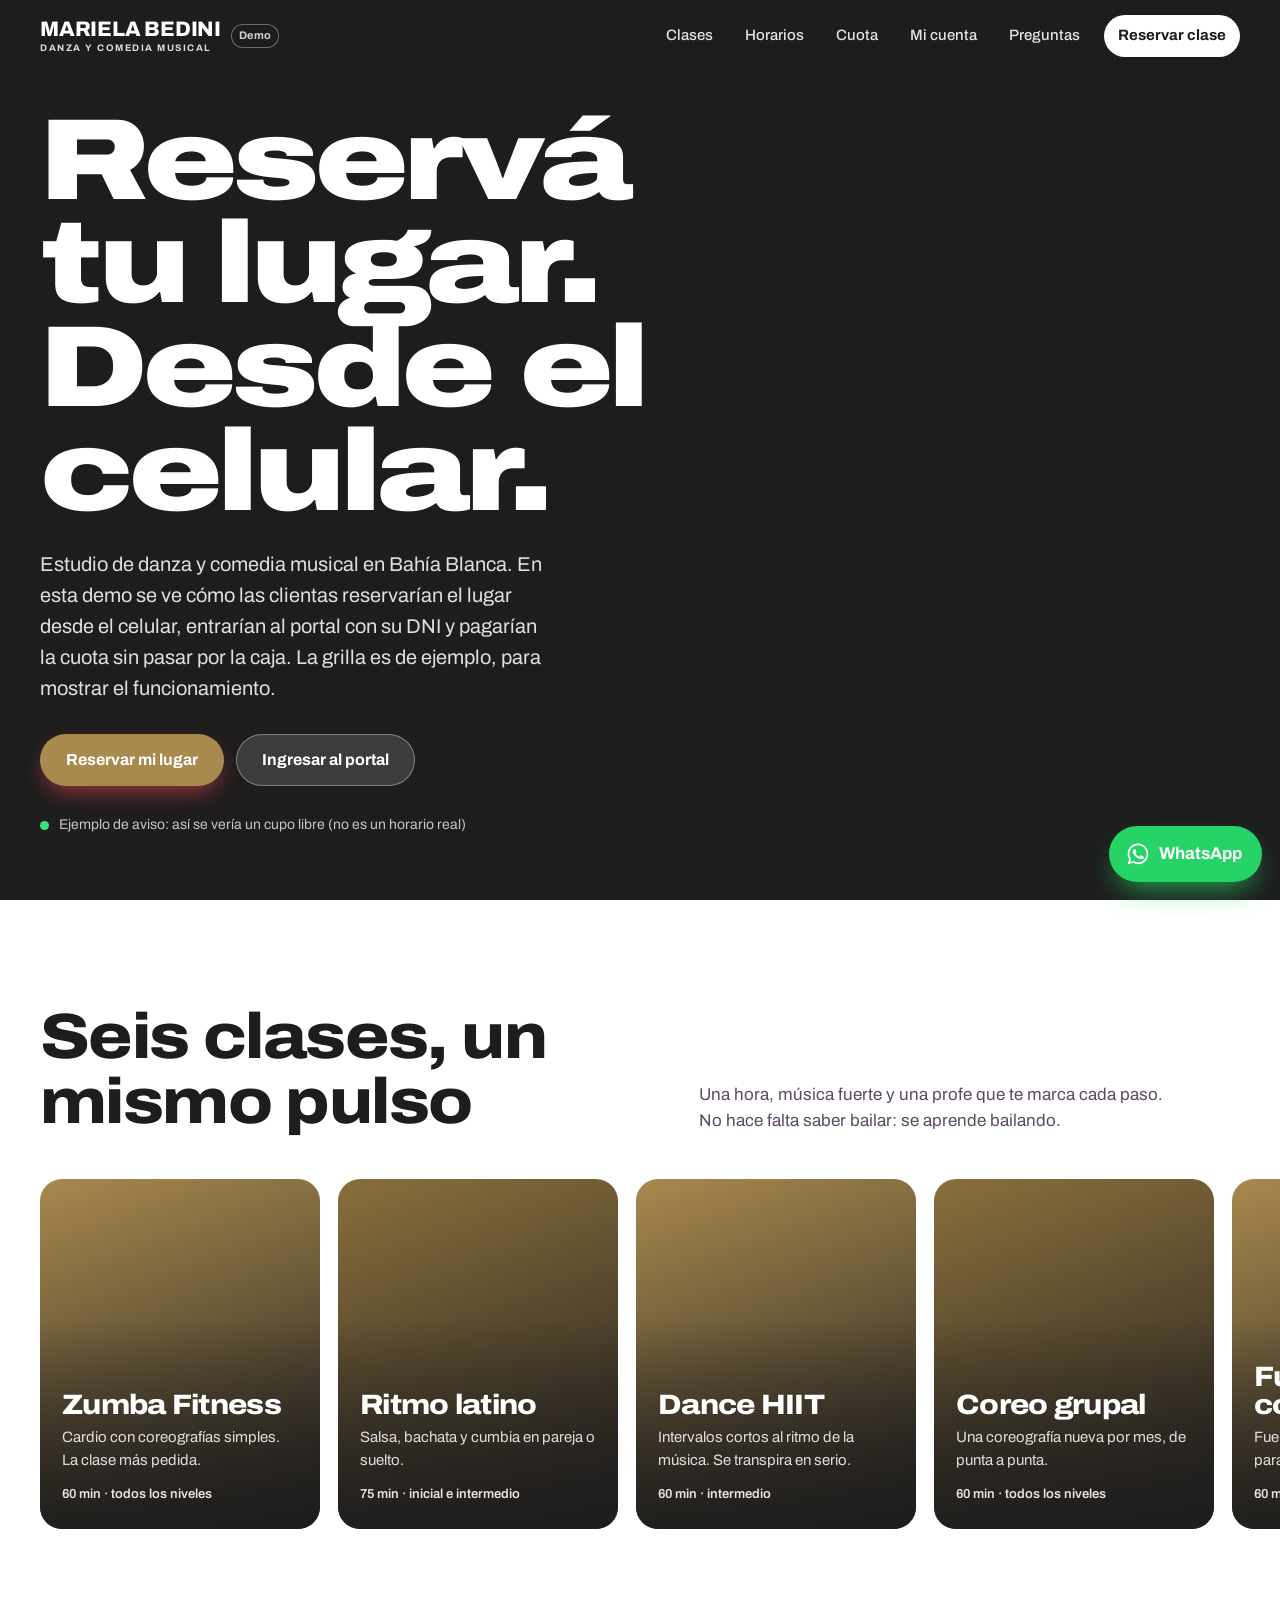
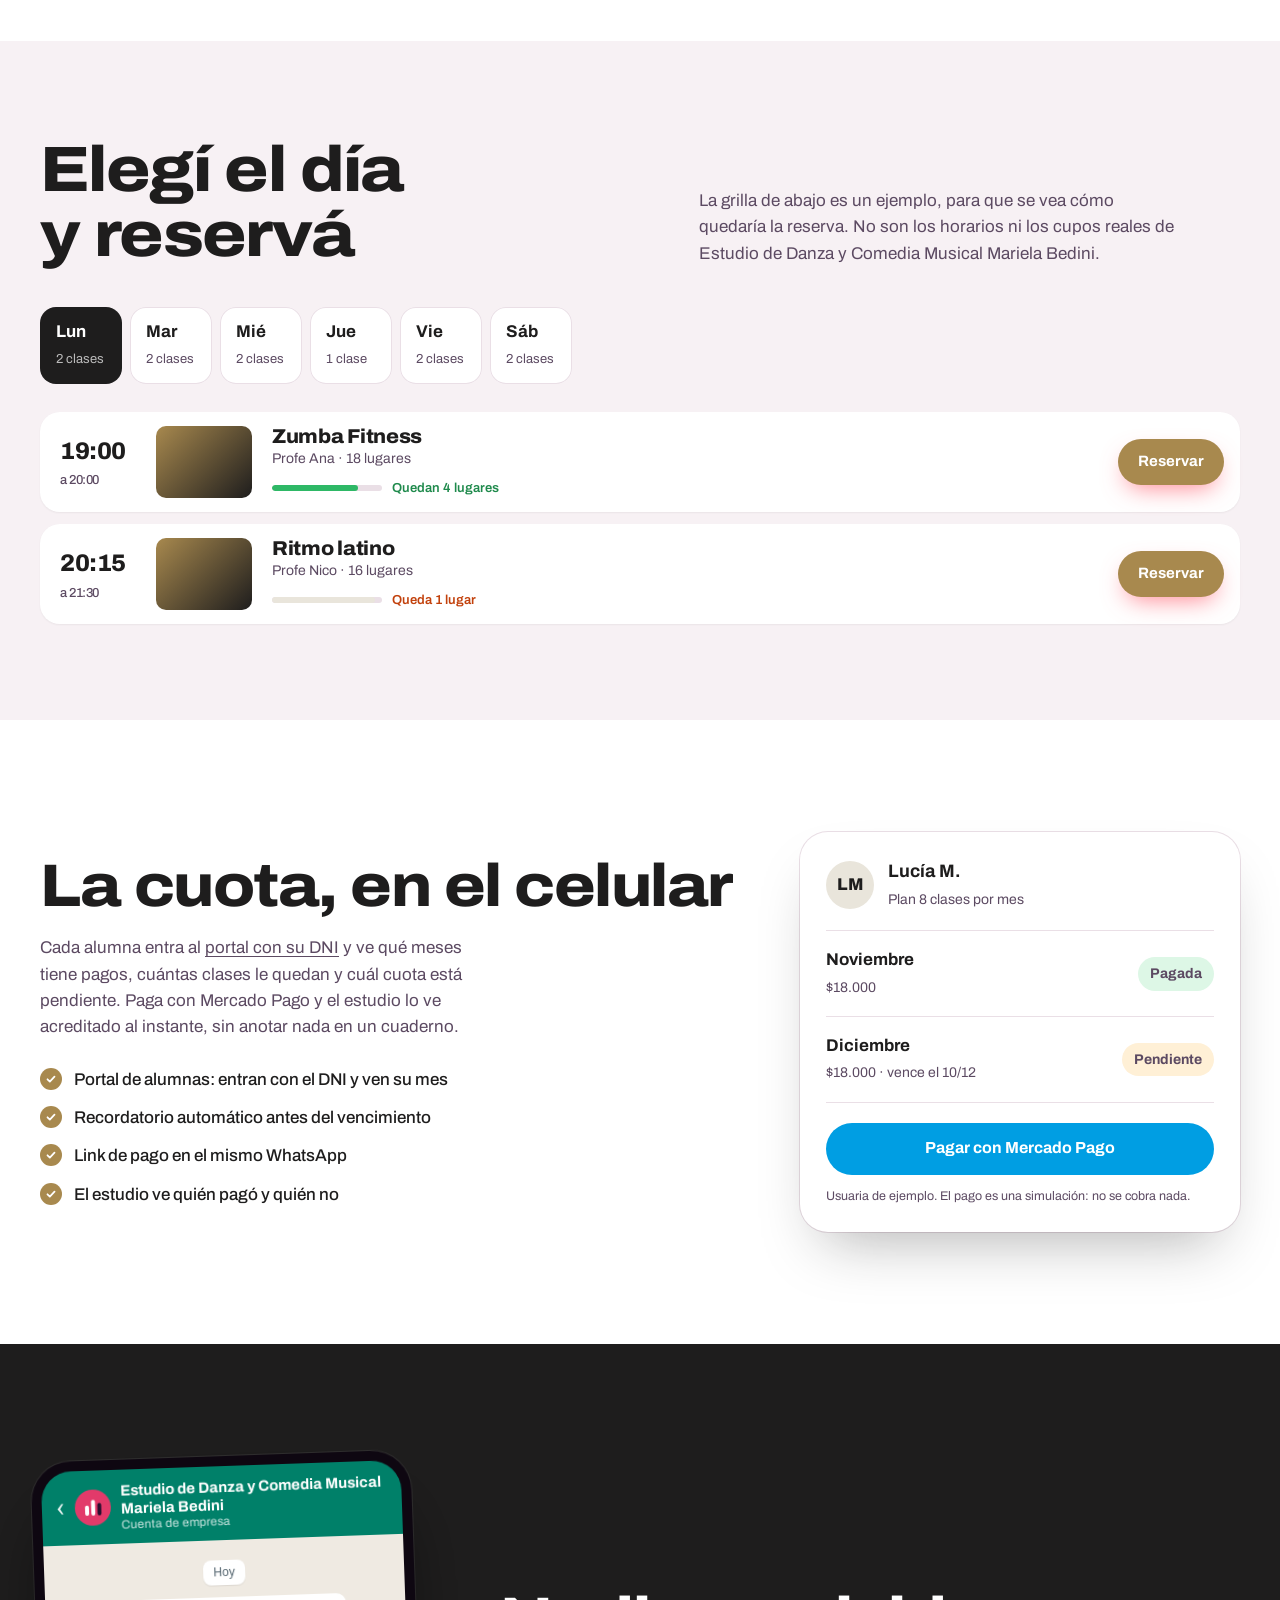
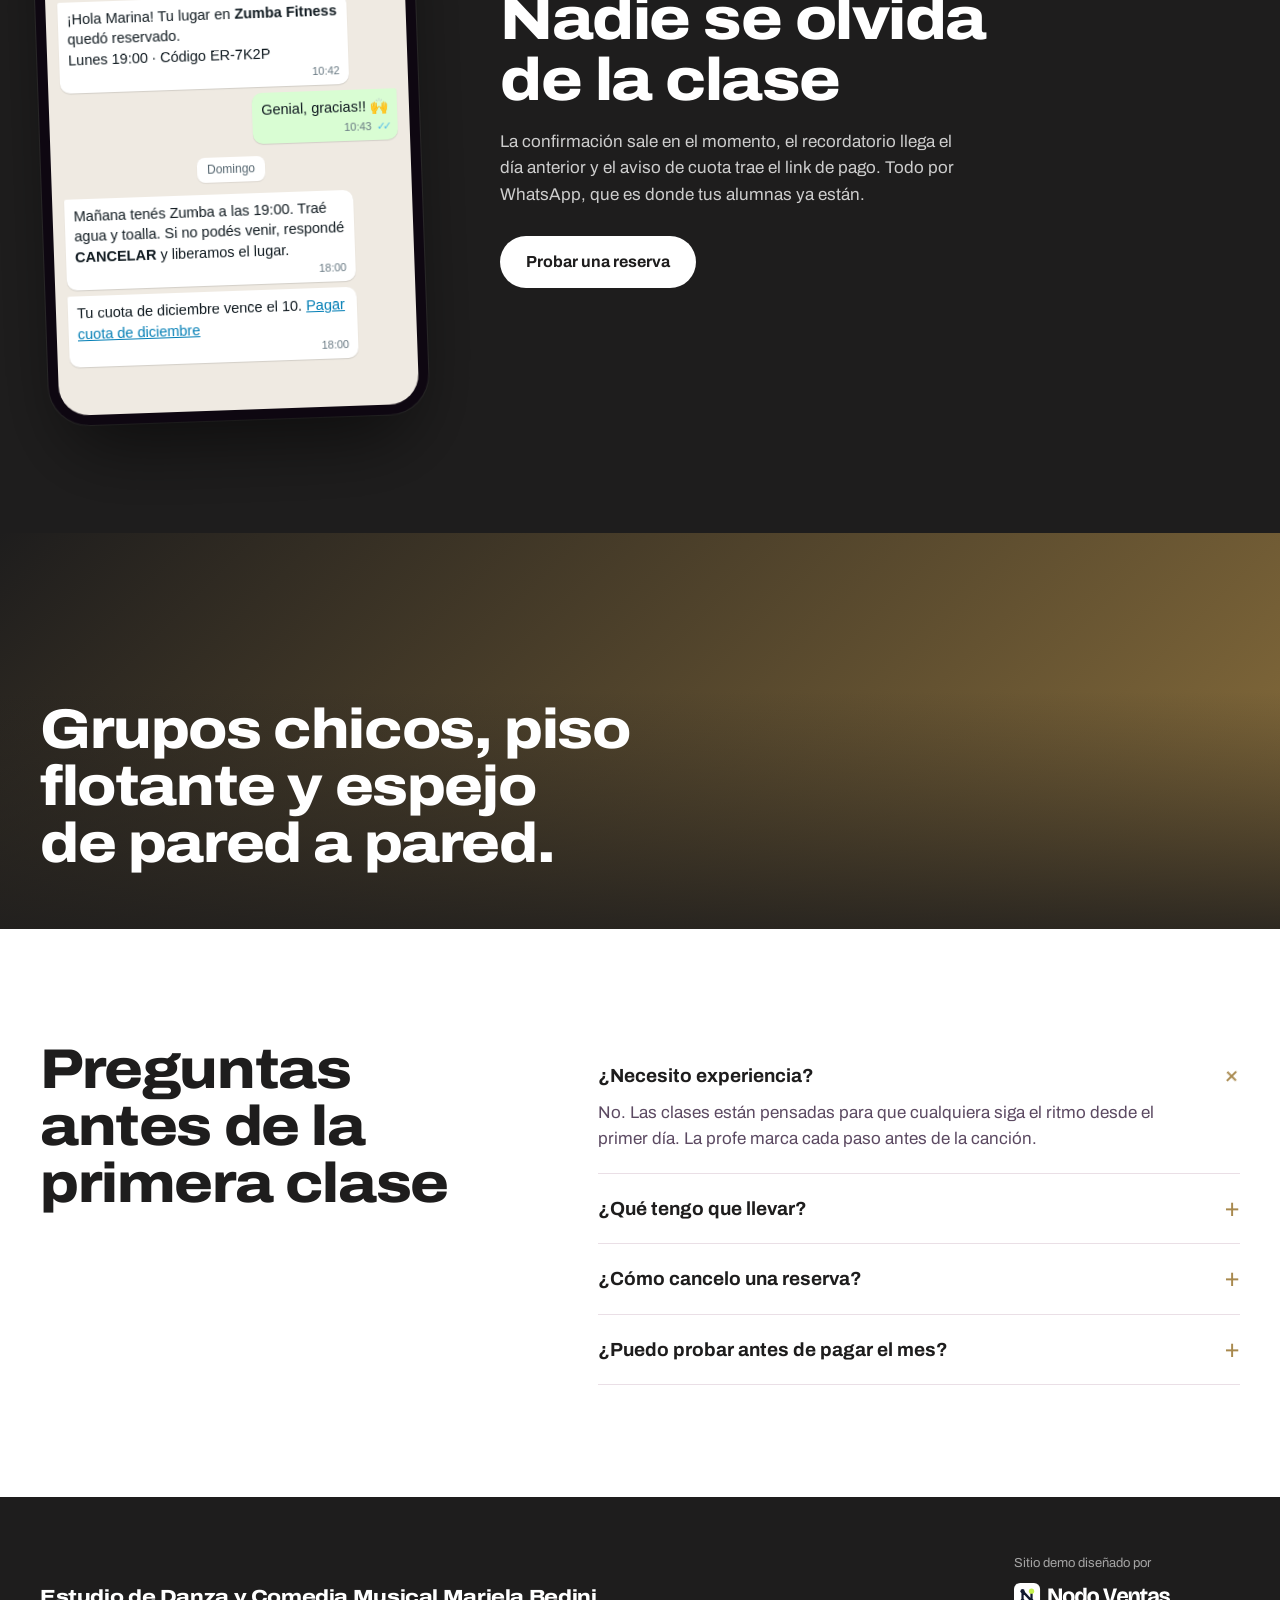
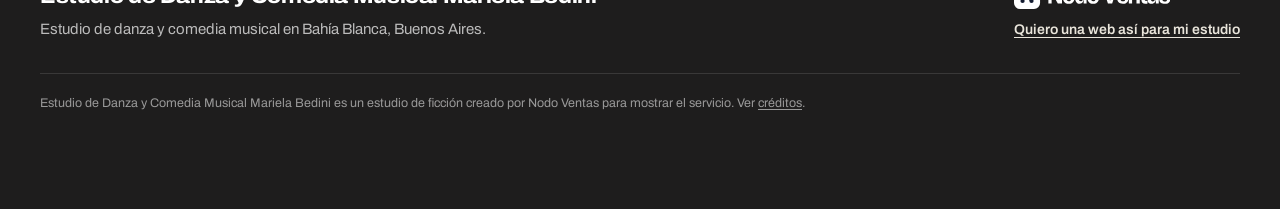
==== commit 5b8b0518: "Demo personalizada de Nodo Ventas: demo-mariela-bedini-bahia-blanca" ====
--- a/index.html
+++ b/index.html
@@ -58,27 +58,21 @@
       </div>
       <div class="rail" tabindex="0" aria-label="Clases del estudio">
         <article class="class-tile">
-          <img src="img/clase-zumba.webp" alt="Grupo de alumnas bailando Zumba en un salón con piso de madera" loading="lazy" width="1200" height="900">
           <div class="tile-copy"><h3>Zumba Fitness</h3><p>Cardio con coreografías simples. La clase más pedida.</p><span class="tile-meta">60 min · todos los niveles</span></div>
         </article>
         <article class="class-tile">
-          <img src="img/clase-latino.webp" alt="Pareja bailando un ritmo latino" loading="lazy" width="1200" height="900">
           <div class="tile-copy"><h3>Ritmo latino</h3><p>Salsa, bachata y cumbia en pareja o suelto.</p><span class="tile-meta">75 min · inicial e intermedio</span></div>
         </article>
         <article class="class-tile">
-          <img src="img/clase-hiit.webp" alt="Alumna entrenando con intensidad" loading="lazy" width="1200" height="900">
           <div class="tile-copy"><h3>Dance HIIT</h3><p>Intervalos cortos al ritmo de la música. Se transpira en serio.</p><span class="tile-meta">60 min · intermedio</span></div>
         </article>
         <article class="class-tile">
-          <img src="img/clase-coreo.webp" alt="Grupo bailando una coreografía en el estudio" loading="lazy" width="1200" height="900">
           <div class="tile-copy"><h3>Coreo grupal</h3><p>Una coreografía nueva por mes, de punta a punta.</p><span class="tile-meta">60 min · todos los niveles</span></div>
         </article>
         <article class="class-tile">
-          <img src="img/clase-funcional.webp" alt="Dos personas saltando sobre cajones de madera" loading="lazy" width="1200" height="900">
           <div class="tile-copy"><h3>Funcional con ritmo</h3><p>Fuerza y saltos con música. Ideal para complementar.</p><span class="tile-meta">60 min · todos los niveles</span></div>
         </article>
         <article class="class-tile">
-          <img src="img/clase-stretch.webp" alt="Clase de elongación en colchonetas" loading="lazy" width="1200" height="900">
           <div class="tile-copy"><h3>Stretch &amp; mobility</h3><p>Elongación y movilidad para cerrar la semana.</p><span class="tile-meta">45 min · suave</span></div>
         </article>
       </div>
@@ -142,7 +136,6 @@
     </section>
 
     <section class="sala" aria-label="El estudio">
-      <img src="img/grupo-hiphop.webp" alt="Grupo bailando una coreografía frente al espejo" loading="lazy" width="1600" height="1000">
       <div class="wrap sala-copy">
         <h2>Grupos chicos, piso flotante y espejo de pared a pared.</h2>
       </div>
@@ -173,7 +166,7 @@
         <a class="made-link" href="oferta/">Quiero una web así para mi estudio</a>
       </div>
     </div>
-    <p class="wrap legal">Estudio de Danza y Comedia Musical Mariela Bedini es un estudio de ficción creado por Nodo Ventas para mostrar el servicio. Fotos: Unsplash (ver <a href="CREDITS.md">créditos</a>).</p>
+    <p class="wrap legal">Estudio de Danza y Comedia Musical Mariela Bedini es un estudio de ficción creado por Nodo Ventas para mostrar el servicio. Ver <a href="CREDITS.md">créditos</a>.</p>
   </footer>
 
   <a class="wa-float" href="https://wa.me/5491100000000?text=Hola%21%20Quiero%20reservar%20una%20clase%20de%20prueba" id="btn-wa" target="_blank" rel="noopener" aria-label="Escribir por WhatsApp">
--- a/styles.css
+++ b/styles.css
@@ -270,3 +270,12 @@
 .brand-wordmark { display: flex; flex-direction: column; justify-content: center; line-height: 1; text-decoration: none; }
 .brand-wordmark .wm-name { font-weight: 800; font-size: 21px; letter-spacing: -0.01em; text-transform: uppercase; }
 .brand-wordmark .wm-sub { font-size: 9.5px; font-weight: 700; letter-spacing: 0.16em; text-transform: uppercase; opacity: .85; margin-top: 4px; }
+
+/* margen lateral del hero en celular (fix 23/11) */
+.hero .hero-inner { width: min(var(--max), calc(100% - 40px)); margin-inline: auto; }
+
+/* Sin fotos genéricas: bloques de color de la marca */
+.class-tile { background: linear-gradient(160deg, var(--coral) 0%, var(--plum) 100%); }
+.class-tile:nth-child(even) { background: linear-gradient(160deg, var(--coral-ink) 0%, var(--plum) 100%); }
+.sala { background: linear-gradient(135deg, var(--plum) 0%, var(--coral-ink) 100%); min-height: 44vh; }
+.row-ph { display: block; width: 96px; height: 72px; border-radius: 10px; background: linear-gradient(135deg, var(--coral), var(--plum)); flex: none; }
